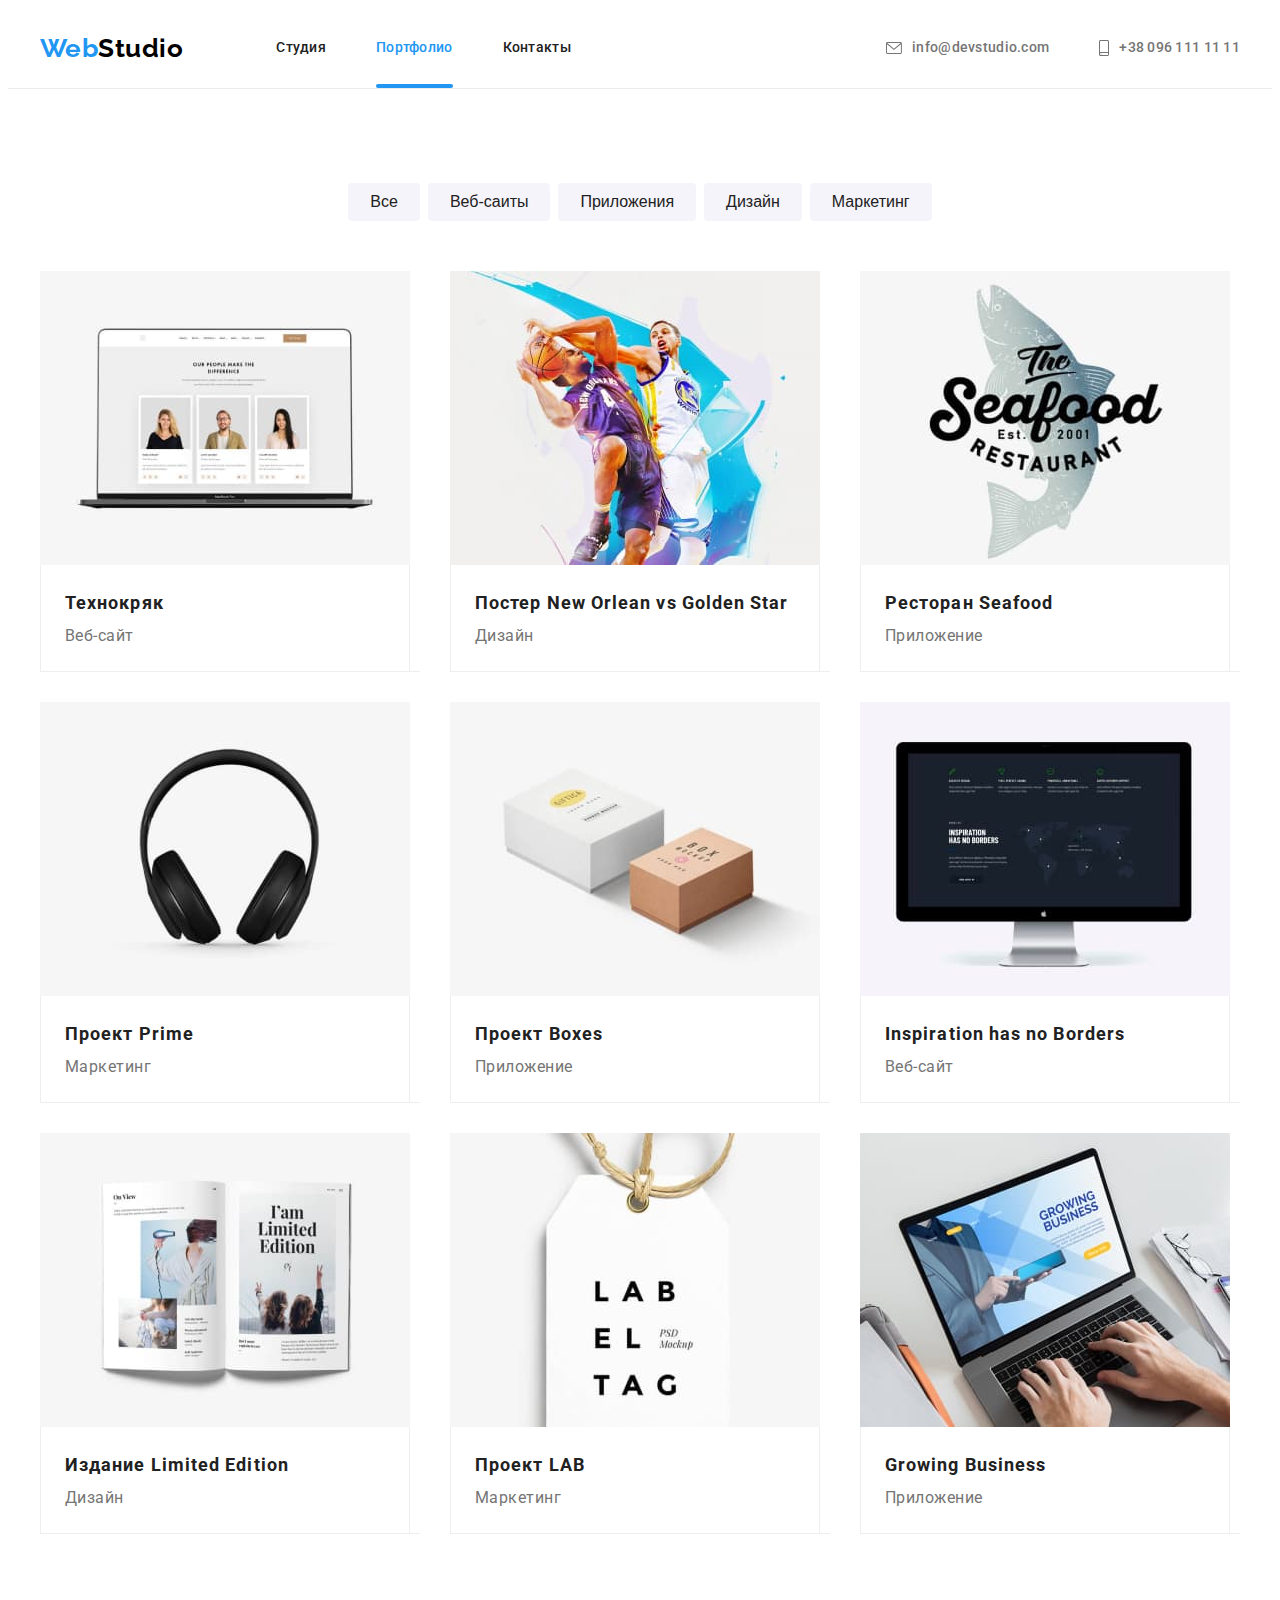
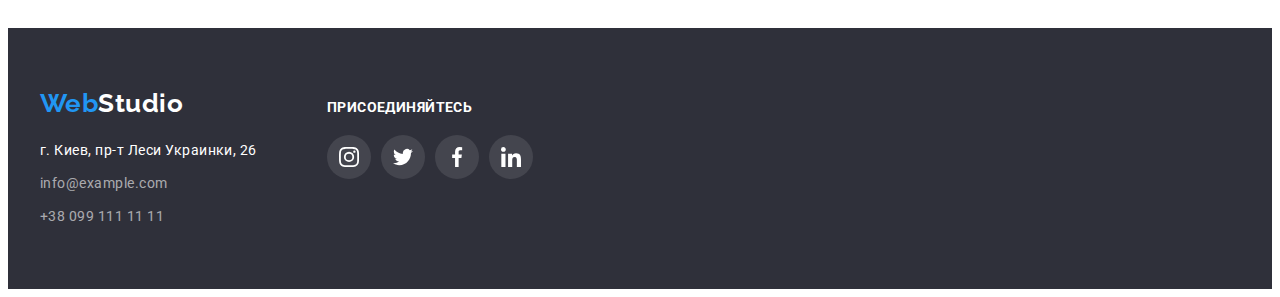
==== portfolio.html @ f8202a03 "Додає файли 5-го ДЗ" ====
<!DOCTYPE html>
<html lang="ru">

<head>
    <meta charset="UTF-8">
    <meta http-equiv="X-UA-Compatible" content="IE=edge">
    <meta name="viewport" content="width=device-width, initial-scale=1.0">
    <link rel="preconnect" href="https://fonts.googleapis.com">
    <link rel="preconnect" href="https://fonts.gstatic.com" crossorigin>
    <link
        href="https://fonts.googleapis.com/css2?family=Raleway:wght@700&family=Roboto:wght@400;500;700;900&display=swap"
        rel="stylesheet">
    <link rel="stylesheet" href="https://cdnjs.cloudflare.com/ajax/libs/modern-normalize/1.1.0/modern-normalize.min.css"
        integrity="sha512-wpPYUAdjBVSE4KJnH1VR1HeZfpl1ub8YT/NKx4PuQ5NmX2tKuGu6U/JRp5y+Y8XG2tV+wKQpNHVUX03MfMFn9Q=="
        crossorigin="anonymous" referrerpolicy="no-referrer" />
    <link rel="stylesheet" href="./css/styles.css">
    <title>WebStudio - Портфолио</title>
</head>

<body>

    <!-- Шапка сайту -->
    <header class="main-header">
        <div class="container nav-header">
            <nav class="main-nav">
                <a href="./" lang="en" class="logo decoration margin-logo"><span class="accent">Web</span>Studio</a>
                <ul class="site-nav list">
                    <li class="item"><a href="./index.html" class="link decoration">Студия</a></li>
                    <li class="item"><a href="./portfolio.html" class="link current decoration">Портфолио</a></li>
                    <li class="item"><a href="" class="link decoration">Контакты</a></li>
                </ul>
            </nav>
            <ul class="contact-nav list">
                <li class="item">
                    <a href="mailto:info@devstudio.com" class="link decoration">
                        <svg width="16" height="12" class="contact-icon">
                            <use href="./images/icons.svg#envelope"></use>
                        </svg>
                        info@devstudio.com
                    </a>
                </li>
                <li class="item">
                    <a href="tel:+380961111111" class="link decoration">
                        <svg width="10" height="16" class="contact-icon">
                            <use href="./images/icons.svg#smartphone"></use>
                        </svg>
                        +38 096 111 11 11
                    </a>
                </li>
            </ul>
        </div>
    </header>

    <!-- Портфоліо -->
    <main>
        <section class="section">
            <div class="container">
                <h1 style="display: none;">Приклади робіт</h1>

                <!-- Фільтр -->
                <ul class="list work-filter">
                    <li class="item"><button type="button" class="btn secondary">Все</button></li>
                    <li class="item"><button type="button" class="btn secondary">Веб-саиты</button></li>
                    <li class="item"><button type="button" class="btn secondary">Приложения</button></li>
                    <li class="item"><button type="button" class="btn secondary">Дизайн</button></li>
                    <li class="item"><button type="button" class="btn secondary">Маркетинг</button></li>
                </ul>

                <!-- Роботи -->
                <ul class="work list">
                    <li class="item">
                        <a href="" class="link decoration">
                            <div class="card-thumb">
                                <img src="./images/project-1.jpg" alt="Пример работы" width="370">
                                <div class="overlay">
                                    <p class="pre-text">
                                        Ресурс предлагает комплексные предложения с разным уровнем функционала и
                                        сервисов.
                                        Все это позволит посетителю
                                        получить
                                        исчерпывающие сведения <br>о компании или частном лице.
                                    </p>
                                </div>
                            </div>
                            <div class="card-content">
                                <h2 class="title">Технокряк</h2>
                                <p class="text">Веб-сайт</p>
                            </div>
                        </a>
                    </li>
                    <li class="item">
                        <a href="" class="link decoration">
                            <div class="card-thumb">
                                <img src="./images/project-2.jpg" alt="Пример работы" width="370">
                                <div class="overlay">
                                    <p class="pre-text">
                                        Ресурс предлагает комплексные предложения с разным уровнем функционала и
                                        сервисов.
                                        Все это позволит посетителю
                                        получить
                                        исчерпывающие сведения <br>о компании или частном лице.
                                    </p>
                                </div>
                            </div>
                            <div class="card-content">
                                <h2 class="title">Постер New Orlean vs Golden Star</h2>
                                <p class="text">Дизайн</p>
                            </div>
                        </a>
                    </li>
                    <li class="item">
                        <a href="" class="link decoration">
                            <div class="card-thumb">
                                <img src="./images/project-3.jpg" alt="Пример работы" width="370">
                                <div class="overlay">
                                    <p class="pre-text">
                                        Ресурс предлагает комплексные предложения с разным уровнем функционала и
                                        сервисов.
                                        Все это позволит посетителю
                                        получить
                                        исчерпывающие сведения <br>о компании или частном лице.
                                    </p>
                                </div>
                            </div>
                            <div class="card-content">
                                <h2 class="title">Ресторан Seafood</h2>
                                <p class="text">Приложение</p>
                            </div>
                        </a>
                    </li>
                    <li class="item">
                        <a href="" class="link decoration">
                            <div class="card-thumb">
                                <img src="./images/project-4.jpg" alt="Пример работы" width="370">
                                <div class="overlay">
                                    <p class="pre-text">
                                        Ресурс предлагает комплексные предложения с разным уровнем функционала и
                                        сервисов.
                                        Все это позволит посетителю
                                        получить
                                        исчерпывающие сведения <br>о компании или частном лице.
                                    </p>
                                </div>
                            </div>
                            <div class="card-content">
                                <h2 class="title">Проект Prime</h2>
                                <p class="text">Маркетинг</p>
                            </div>
                        </a>
                    </li>
                    <li class="item">
                        <a href="" class="link decoration">
                            <div class="card-thumb">
                                <img src="./images/project-5.jpg" alt="Пример работы" width="370">
                                <div class="overlay">
                                    <p class="pre-text">
                                        Ресурс предлагает комплексные предложения с разным уровнем функционала и
                                        сервисов.
                                        Все это позволит посетителю
                                        получить
                                        исчерпывающие сведения <br>о компании или частном лице.
                                    </p>
                                </div>
                            </div>
                            <div class="card-content">
                                <h2 class="title">Проект Boxes</h2>
                                <p class="text">Приложение</p>
                            </div>
                        </a>
                    </li>
                    <li class="item">
                        <a href="" class="link decoration">
                            <div class="card-thumb">
                                <img src="./images/project-6.jpg" alt="Пример работы" width="370">
                                <div class="overlay">
                                    <p class="pre-text">
                                        Ресурс предлагает комплексные предложения с разным уровнем функционала и
                                        сервисов.
                                        Все это позволит посетителю
                                        получить
                                        исчерпывающие сведения <br>о компании или частном лице.
                                    </p>
                                </div>
                            </div>
                            <div class="card-content">
                                <h2 class="title">Inspiration has no Borders</h2>
                                <p class="text">Веб-сайт</p>
                            </div>
                        </a>
                    </li>
                    <li class="item">
                        <a href="" class="link decoration">
                            <div class="card-thumb">
                                <img src="./images/project-7.jpg" alt="Пример работы" width="370">
                                <div class="overlay">
                                    <p class="pre-text">
                                        Ресурс предлагает комплексные предложения с разным уровнем функционала и
                                        сервисов.
                                        Все это позволит посетителю
                                        получить
                                        исчерпывающие сведения <br>о компании или частном лице.
                                    </p>
                                </div>
                            </div>
                            <div class="card-content">
                                <h2 class="title">Издание Limited Edition</h2>
                                <p class="text">Дизайн</p>
                            </div>
                        </a>
                    </li>
                    <li class="item">
                        <a href="" class="link decoration">
                            <div class="card-thumb">
                                <img src="./images/project-8.jpg" alt="Пример работы" width="370">
                                <div class="overlay">
                                    <p class="pre-text">
                                        Ресурс предлагает комплексные предложения с разным уровнем функционала и
                                        сервисов.
                                        Все это позволит посетителю
                                        получить
                                        исчерпывающие сведения <br>о компании или частном лице.
                                    </p>
                                </div>
                            </div>
                            <div class="card-content">
                                <h2 class="title">Проект LAB</h2>
                                <p class="text">Маркетинг</p>
                            </div>
                        </a>
                    </li>
                    <li class="item">
                        <a href="" class="link decoration">
                            <div class="card-thumb">
                                <img src="./images/project-9.jpg" alt="Пример работы" width="370">
                                <div class="overlay">
                                    <p class="pre-text">
                                        Ресурс предлагает комплексные предложения с разным уровнем функционала и
                                        сервисов.
                                        Все это позволит посетителю
                                        получить
                                        исчерпывающие сведения <br>о компании или частном лице.
                                    </p>
                                </div>
                            </div>
                            <div class="card-content">
                                <h2 class="title">Growing Business</h2>
                                <p class="text">Приложение</p>
                            </div>
                        </a>
                    </li>
                </ul>
            </div>
        </section>
    </main>

    <!-- Підвал -->
    <footer>
        <div class="container primari-footer">

            <!-- Адрес -->
            <div class="container-address">
                <a href="./" lang="en" class="logo white decoration"><span class="accent">Web</span>Studio</a>
                <address class="address">
                    <ul class="address-items list">
                        <li class="item"><a href="https://goo.gl/maps/qfHzh91Hibz9nCDFA" target="_blank"
                                rel="noopener noreferrer" class=" link decoration physical">г. Киев, пр-т Леси Украинки,
                                26</a></li>
                        <li class="item"><a href="mailto:info@example.com" class="link decoration">info@example.com</a>
                        </li>
                        <li class="item"><a href="tel:+380991111111" class="link decoration">+38 099 111 11 11</a></li>
                    </ul>
                </address>
            </div>

            <!-- Приєднуйтесь -->
            <section class="social">
                <h3 class="social-title">присоединяйтесь</h3>
                <ul class="icon-social list">
                    <li class="item">
                        <a href="https://www.instagram.com" target="_blank" rel="noopener noreferrer"
                            class="social-link">
                            <svg width="20" height="20" class="icon">
                                <use href="./images/icons.svg#instagram"></use>
                            </svg>
                        </a>
                    </li>
                    <li class="item">
                        <a href="https://twitter.com" target="_blank" rel="noopener noreferrer" class="social-link">
                            <svg width="20" height="20" class="icon">
                                <use href="./images/icons.svg#twitter"></use>
                            </svg>
                        </a>
                    </li>
                    <li class="item">
                        <a href="https://facebook.com" target="_blank" rel="noopener noreferrer" class="social-link">
                            <svg width="20" height="20" class="icon">
                                <use href="./images/icons.svg#facebook"></use>
                            </svg>
                        </a>
                    </li>
                    <li class="item">
                        <a href="https://www.linkedin.com" target="_blank" rel="noopener noreferrer"
                            class="social-link">
                            <svg width="20" height="20" class="icon">
                                <use href="./images/icons.svg#linkedin"></use>
                            </svg>
                        </a>
                    </li>
                </ul>
            </section>
        </div>

    </footer>

</body>

</html>
---- css/styles.css ----
:root {
  --primary-bg-color: #ffffff;
  --primary-text-color: #212121;
  --title-text-color: #757575;
  --accent-color: #2196f3;
  --footer-bg-color: #2f303a;
  --text-logo-color: #000000;
  --primary-btn-color: #f5f4fa;
  --primary-icon-color: #afb1b8;
  --card-shadow: 0px 1px 3px rgba(0, 0, 0, 0.12), 0px 1px 1px rgba(0, 0, 0, 0.14),
    0px 2px 1px rgba(0, 0, 0, 0.2);

  --work-shadow: 0px 1px 1px rgba(0, 0, 0, 0.12), 0px 4px 4px rgba(0, 0, 0, 0.06),
    1px 4px 6px rgba(0, 0, 0, 0.16);
  --card-set-gap: 30px;
  --section-padding: 94px;
  --border-work: 1px solid #eeeeee;
  --border-radius: 4px;
}

body {
  color: var(--primary-text-color);
  background-color: var(--primary-bg-color);

  font-family: Roboto, sans-serif;
  letter-spacing: 0.03em;
}

img {
  display: block;
  max-width: 100%;
  height: auto;
}

.container {
  margin-left: auto;
  margin-right: auto;
  width: 1200px;
  padding-left: 15px;
  padding-right: 15px;
}

.list {
  padding: 0;
  margin: 0;
  list-style: none;
}

.decoration {
  text-decoration: none;
}

.main-header {
  border-bottom: 1px solid #ececec;
}

.nav-header {
  display: flex;
  justify-content: space-between;
  align-items: center;
}

.main-nav {
  display: flex;
  align-items: center;
}

/* Логотип */

.logo {
  display: inline-block;

  color: var(--text-logo-color);
  font-family: Raleway, sans-serif;
  font-weight: 700;
  font-size: 26px;
  line-height: 1.19;
}

.logo > .accent {
  color: var(--accent-color);
}

.margin-logo {
  margin-right: 93px;
}

/* Навігація сайту */

.site-nav {
  display: flex;
}
.site-nav > .item {
  position: relative;
}

.site-nav > .item:not(:last-child) {
  margin-right: 50px;
}

.contact-nav .link,
.site-nav .link {
  padding-top: 32px;
  padding-bottom: 32px;
  font-weight: 500;
  font-size: 14px;
  line-height: 1.14;
  letter-spacing: 0.02em;
}

.site-nav .link {
  display: inline-block;
  color: var(--primary-text-color);

  transition: color 250ms cubic-bezier(0.4, 0, 0.2, 1);
}

.contact-nav .link {
  display: inline-flex;
  align-items: center;

  color: var(--title-text-color);

  transition: color 250ms cubic-bezier(0.4, 0, 0.2, 1);
}

.site-nav .link:hover,
.site-nav .link:focus,
.contact-nav .link:hover,
.contact-nav .link:focus {
  color: var(--accent-color);
}

.site-nav .link.current {
  color: var(--accent-color);
}

.site-nav .link.current::after {
  content: '';
  position: absolute;
  left: 0;
  bottom: 0;

  width: 100%;
  height: 4px;
  background-color: var(--accent-color);
  border-radius: 2px;
}

.contact-nav {
  display: flex;
}

.contact-nav > .item:not(:last-child) {
  margin-right: 50px;
}

.contact-icon {
  margin-right: 10px;
  fill: currentColor;
}

/* Герой */

.hero {
  display: flex;
  max-width: 1600px;
  height: 600px;
  margin-left: auto;
  margin-right: auto;
  align-items: center;

  background-color: #c4c4c4;
  background-image: linear-gradient(to right, rgba(47, 48, 58, 0.4), rgba(47, 48, 58, 0.4)),
    url(../images/hero.jpg);

  color: var(--primary-bg-color);
  text-align: center;
}

.hero-title {
  width: 700px;
  margin-top: 0;
  margin-bottom: var(--card-set-gap);
  margin-left: auto;
  margin-right: auto;

  font-weight: 900;
  font-size: 44px;
  line-height: 1.36;
  letter-spacing: 0.06em;
  text-transform: uppercase;
}

/* Секції */

.section {
  padding-top: var(--section-padding);
  padding-bottom: var(--section-padding);
}

.section.no-padding {
  padding-top: var(--section-padding);
  padding-bottom: 0;
}

.section.bg-color {
  background-color: var(--primary-btn-color);
}

.section-items.no-margin {
  margin-top: 0;
  margin-bottom: 0;
}

.section-items {
  display: flex;
  flex-wrap: wrap;
  margin-top: calc(-1 * var(--card-set-gap));
  margin-left: calc(-1 * var(--card-set-gap));
}

.section-items > .item {
  flex-basis: calc(100% / 3 - var(--card-set-gap));
  margin-top: var(--card-set-gap);
  margin-left: var(--card-set-gap);
}

.section-items > .item.block {
  flex-basis: calc(100% / 4 - var(--card-set-gap));
}

.section-items.no-margin > .item.block {
  margin-top: 0;
}

.icon-thumb {
  display: flex;
  height: 120px;
  margin-bottom: var(--card-set-gap);
  justify-content: center;
  align-items: center;

  background-color: var(--primary-btn-color);
  border-radius: 4px;
}

.section-title {
  margin-top: 0;
  margin-bottom: 50px;

  font-weight: 700;
  font-size: 36px;
  line-height: 1.17;
  text-align: center;
}

.section-items .title {
  margin-top: 0;
  margin-bottom: 10px;

  font-weight: 700;
  font-size: 14px;
  line-height: 1.14;
  text-transform: uppercase;
}

.section-items .text {
  margin-top: 0;
  margin-bottom: 0;

  color: var(--title-text-color);
  font-size: 14px;
  line-height: 1.71;
}

/* Команда */

.section-items.shadow .item.block {
  box-shadow: var(--card-shadow);
  border-bottom-left-radius: var(--border-radius);
  border-bottom-right-radius: var(--border-radius);
}

.card-content {
  padding-top: var(--card-set-gap);
  padding-bottom: var(--card-set-gap);
  background-color: var(--primary-bg-color);
}

.section-items .card-content {
  text-align: center;
  border-bottom-left-radius: var(--border-radius);
  border-bottom-right-radius: var(--border-radius);
}

.section-items .name {
  margin-top: 0;
  margin-bottom: 10px;

  font-weight: 500;
  font-size: 16px;
  line-height: 1.19;
}

.section-items .text.desc {
  margin-bottom: 16px;
  font-size: 16px;
  line-height: 1.19;
}

/* Соціальні мережі */

.icon-social {
  display: flex;
  margin-left: auto;
  margin-right: auto;
  justify-content: center;
}

.icon-social > .item:not(:last-child) {
  margin-right: 10px;
}

.social-link {
  display: flex;
  width: 44px;
  height: 44px;
  justify-content: center;
  align-items: center;

  border-radius: 50%;
}

.card-content .social-link {
  color: var(--primary-icon-color);

  transition: background-color 250ms cubic-bezier(0.4, 0, 0.2, 1),
    color 250ms cubic-bezier(0.4, 0, 0.2, 1);
}

.card-content .social-link:hover,
.card-content .social-link:focus {
  background-color: var(--accent-color);
  color: var(--primary-bg-color);
}

.social-link .icon {
  fill: currentColor;
}

/* Клієнти */

.client {
  text-align: center;
}

.client-title {
  margin-top: 0;
  margin-bottom: 50px;
  padding: 0;

  font-weight: 700;
  font-size: 36px;
  line-height: 42px;
}

.client-item > .link {
  display: flex;
  padding: 16px 32px;

  color: var(--primary-icon-color);
  outline: 1px solid var(--primary-icon-color);
  border-radius: 4px;

  transition: color 250ms cubic-bezier(0.4, 0, 0.2, 1), outline 250ms cubic-bezier(0.4, 0, 0.2, 1);
}

.client-item > .link:hover,
.client-item > .link:focus {
  color: var(--accent-color);
  outline: 1px solid var(--accent-color);
}

.client-items {
  display: flex;
  flex-wrap: wrap;
  margin-top: calc(-1 * var(--card-set-gap));
  margin-left: calc(-1 * var(--card-set-gap));
}

.client-items > .client-item {
  flex-basis: calc(100% / 6 - var(--card-set-gap));
  margin-top: var(--card-set-gap);
  margin-left: var(--card-set-gap);
}

.client-item .icon {
  fill: currentColor;
}

/* Підвал */

footer {
  display: flex;
  padding-top: 60px;
  padding-bottom: 60px;
  background-color: var(--footer-bg-color);
}

.primari-footer {
  display: flex;
  align-items: baseline;
}

.container-address {
  margin-right: 70px;
}

.logo.white {
  margin-bottom: 20px;
}

.logo.white,
.address-items .link.physical {
  color: var(--primary-bg-color);
}

.address {
  font-style: inherit;
}
.address-items > .item:not(:last-child) {
  margin-bottom: 9px;
}

.address-items .link {
  display: inline-block;

  color: rgba(255, 255, 255, 0.6);
  font-size: 14px;
  line-height: 1.71;

  transition: color 250ms cubic-bezier(0.4, 0, 0.2, 1);
}

.address-items .link:hover,
.address-items .link:focus {
  color: var(--accent-color);
}

/* Приєднайтесь */

.social-title {
  margin-top: 0;
  margin-bottom: 20px;
  font-weight: 700;
  font-size: 14px;
  line-height: 16px;
  letter-spacing: 0.03em;
  text-transform: uppercase;

  color: var(--primary-bg-color);
}

.social .social-link {
  background: rgba(255, 255, 255, 0.1);
  color: var(--primary-bg-color);

  transition: background-color 250ms cubic-bezier(0.4, 0, 0.2, 1);
}

.social .social-link:hover,
.social .social-link:focus {
  background-color: var(--accent-color);
}

/* Кнопка */
.btn {
  cursor: pointer;
  border: none;
  border-radius: 4px;
}

.btn.primari {
  padding: 10px 32px;

  font-family: inherit;
  font-weight: 700;
  font-size: 16px;
  line-height: 1.88;
  letter-spacing: 0.06em;

  color: var(--primary-bg-color);
  background-color: var(--accent-color);
  box-shadow: 0px 4px 4px rgba(0, 0, 0, 0.15);

  transition: background-color 250ms cubic-bezier(0.4, 0, 0.2, 1);
}

.btn.primari:hover,
.btn.primari:focus {
  background-color: #188ce8;
}

/* Фільтер */

.section .work-filter {
  display: flex;
  justify-content: center;
  margin-bottom: 50px;
  margin-left: auto;
  margin-right: auto;
}

.work-filter > .item:not(:last-child) {
  margin-right: 8px;
}

.work-filter .btn.secondary {
  padding: 6px 22px;
  font-weight: 500;
  font-size: 16px;
  line-height: 1.62;

  background-color: var(--primary-btn-color);
  color: var(--primary-text-color);

  transition: background-color 250ms cubic-bezier(0.4, 0, 0.2, 1),
    color 250ms cubic-bezier(0.4, 0, 0.2, 1), box-shadow 250ms cubic-bezier(0.4, 0, 0.2, 1);
}

.work-filter .btn.secondary:hover,
.work-filter .btn.secondary:focus {
  background-color: var(--accent-color);
  color: var(--primary-bg-color);
  box-shadow: 0px 3px 1px rgba(0, 0, 0, 0.1), 0px 1px 2px rgba(0, 0, 0, 0.08),
    0px 2px 2px rgba(0, 0, 0, 0.12);
}

/* Роботи */

.work {
  display: flex;
  flex-wrap: wrap;

  margin-top: calc(-1 * var(--card-set-gap));
  margin-left: calc(-1 * var(--card-set-gap));
}

.work .card-thumb {
  position: relative;
  overflow: hidden;
}

.overlay {
  position: absolute;
  top: 0;
  left: 0;
  width: 100%;
  height: 100%;

  padding: 63px 24px;
  background-color: rgba(33, 150, 243, 0.9);

  transform: translateY(101%);
  transition: transform 250ms cubic-bezier(0.4, 0, 0.2, 1);
}

.work .link:hover .overlay,
.work .link:focus .overlay {
  transform: translateY(0);
}

.card-thumb .pre-text {
  margin: 0;
  font-size: 18px;
  line-height: 1.56;

  color: var(--primary-bg-color);
}

.work .card-content {
  padding: 20px 24px;
  border-left: var(--border-work);
  border-right: var(--border-work);
}

.work > .item {
  flex-basis: calc(100% / 3 - var(--card-set-gap));
  margin-top: var(--card-set-gap);
  margin-left: var(--card-set-gap);

  border-bottom: var(--border-work);
}

.work .link.decoration {
  display: inline-block;

  transition: box-shadow 250ms cubic-bezier(0.4, 0, 0.2, 1);
}

.work .link.decoration:hover,
.work .link.decoration:focus {
  box-shadow: var(--work-shadow);
}

.link .title {
  margin-top: 0;
  margin-bottom: 0;
  font-weight: 700;
  font-size: 18px;
  line-height: 2;
  letter-spacing: 0.06em;

  color: var(--primary-text-color);
}

.link .text {
  margin-top: 0;
  margin-bottom: 0;
  font-size: 16px;
  line-height: 1.88;

  color: var(--title-text-color);
}

/* Модальне вікно */

.backdrop {
  position: fixed;
  top: 0;
  left: 0;
  width: 100%;
  height: 100%;

  background-color: rgba(0, 0, 0, 0.2);
  opacity: 1;

  transition: opacity 250ms cubic-bezier(0.4, 0, 0.2, 1);
}

.backdrop.is-hidden {
  opacity: 0;
  pointer-events: none;
}

.backdrop.is-hidden .modal {
  transform: translate(-50%, -50%) scale(0.4, 0.1);
  opacity: 0;
}

.modal {
  position: absolute;
  top: 50%;
  left: 50%;
  min-width: 528px;
  min-height: 581px;

  background-color: var(--primary-bg-color);
  box-shadow: var(--card-shadow);
  border-radius: var(--border-radius);

  transform: translate(-50%, -50%) scale(1, 1);
  opacity: 1;
  transition: transform 250ms cubic-bezier(0.4, 0, 0.2, 1),
    opacity 250ms cubic-bezier(0.4, 0, 0.2, 1);
}

.btn-closed {
  position: absolute;
  display: inline-flex;
  top: 8px;
  right: 8px;

  width: 30px;
  height: 30px;
  padding: 6px;

  cursor: pointer;
  background-color: var(--primary-bg-color);
  border: 1px solid rgba(0, 0, 0, 0.1);
  border-radius: 50%;
}
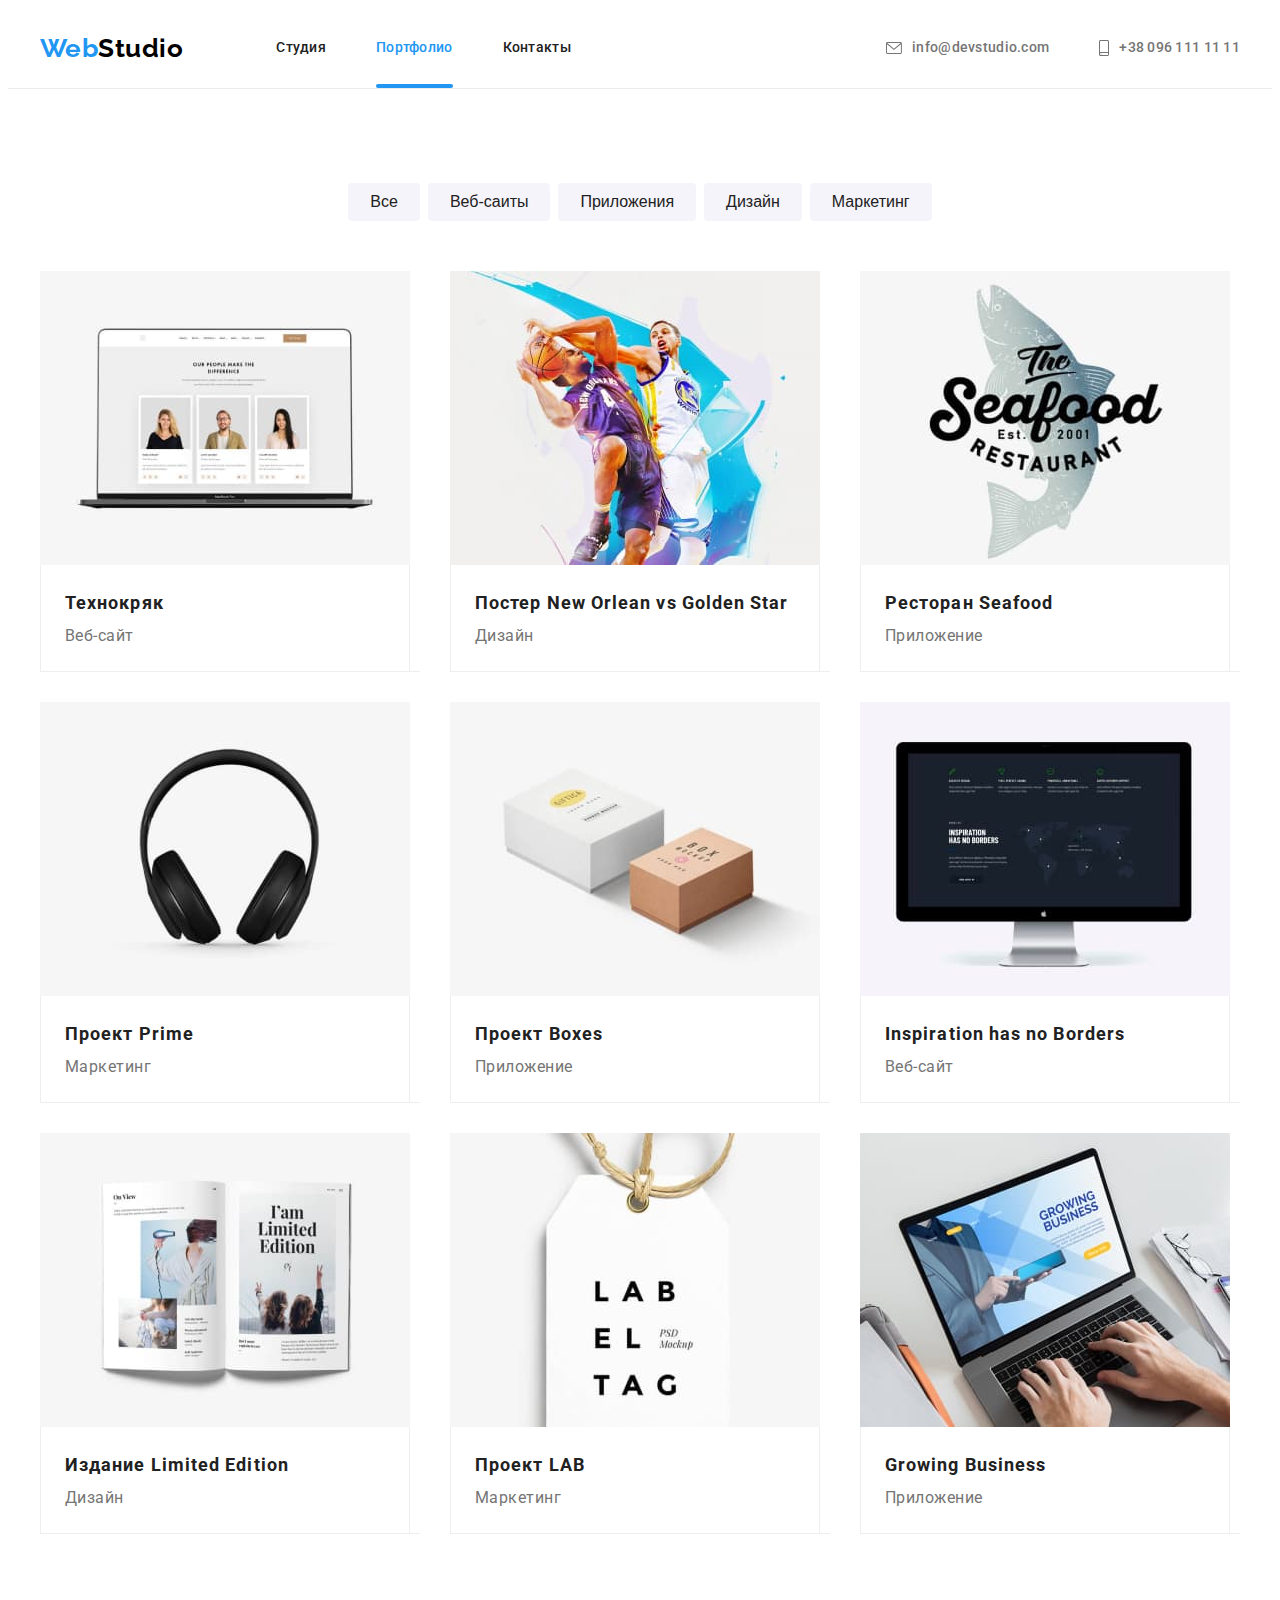
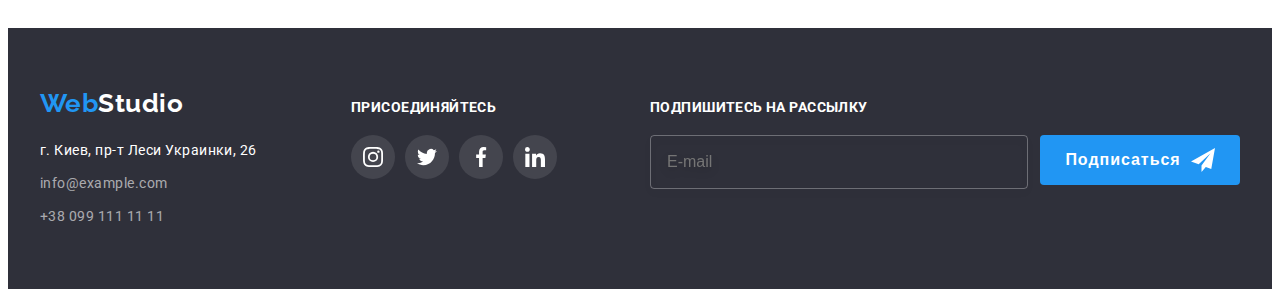
==== commit f0958d0b: "Додає форми" ====
--- a/portfolio.html
+++ b/portfolio.html
@@ -263,51 +263,73 @@
                 <address class="address">
                     <ul class="address-items list">
                         <li class="item"><a href="https://goo.gl/maps/qfHzh91Hibz9nCDFA" target="_blank"
-                                rel="noopener noreferrer" class=" link decoration physical">г. Киев, пр-т Леси Украинки,
+                                rel="noopener noreferrer" class=" link decoration physical">г. Киев, пр-т Леси
+                                Украинки,
                                 26</a></li>
                         <li class="item"><a href="mailto:info@example.com" class="link decoration">info@example.com</a>
                         </li>
-                        <li class="item"><a href="tel:+380991111111" class="link decoration">+38 099 111 11 11</a></li>
+                        <li class="item"><a href="tel:+380991111111" class="link decoration">+38 099 111 11 11</a>
+                        </li>
                     </ul>
                 </address>
             </div>
 
-            <!-- Приєднуйтесь -->
-            <section class="social">
-                <h3 class="social-title">присоединяйтесь</h3>
-                <ul class="icon-social list">
-                    <li class="item">
-                        <a href="https://www.instagram.com" target="_blank" rel="noopener noreferrer"
-                            class="social-link">
-                            <svg width="20" height="20" class="icon">
-                                <use href="./images/icons.svg#instagram"></use>
+            <div class="footer-wrapper">
+
+                <!-- Приєднуйтесь -->
+                <section class="social">
+                    <h3 class="social-title">присоединяйтесь</h3>
+                    <ul class="icon-social list">
+                        <li class="item">
+                            <a href="https://www.instagram.com" target="_blank" rel="noopener noreferrer"
+                                class="social-link">
+                                <svg width="20" height="20" class="icon">
+                                    <use href="./images/icons.svg#instagram"></use>
+                                </svg>
+                            </a>
+                        </li>
+                        <li class="item">
+                            <a href="https://twitter.com" target="_blank" rel="noopener noreferrer" class="social-link">
+                                <svg width="20" height="20" class="icon">
+                                    <use href="./images/icons.svg#twitter"></use>
+                                </svg>
+                            </a>
+                        </li>
+                        <li class="item">
+                            <a href="https://facebook.com" target="_blank" rel="noopener noreferrer"
+                                class="social-link">
+                                <svg width="20" height="20" class="icon">
+                                    <use href="./images/icons.svg#facebook"></use>
+                                </svg>
+                            </a>
+                        </li>
+                        <li class="item">
+                            <a href="https://www.linkedin.com" target="_blank" rel="noopener noreferrer"
+                                class="social-link">
+                                <svg width="20" height="20" class="icon">
+                                    <use href="./images/icons.svg#linkedin"></use>
+                                </svg>
+                            </a>
+                        </li>
+                    </ul>
+                </section>
+
+                <!-- Форма підписки -->
+                <section class="subscription">
+                    <h3 class="subscription-title">Подпишитесь на рассылку</h3>
+                    <form class="subscription-form">
+                        <label class="subscription-label">
+                            <input type="email" name="mail" placeholder="E-mail" class="subscription-input">
+                        </label>
+                        <button type="submit" class="btn form-btn">Подписаться
+                            <svg width="24px" height="24px" class="subscription-icon">
+                                <use href="./images/icons.svg#send"></use>
                             </svg>
-                        </a>
-                    </li>
-                    <li class="item">
-                        <a href="https://twitter.com" target="_blank" rel="noopener noreferrer" class="social-link">
-                            <svg width="20" height="20" class="icon">
-                                <use href="./images/icons.svg#twitter"></use>
-                            </svg>
-                        </a>
-                    </li>
-                    <li class="item">
-                        <a href="https://facebook.com" target="_blank" rel="noopener noreferrer" class="social-link">
-                            <svg width="20" height="20" class="icon">
-                                <use href="./images/icons.svg#facebook"></use>
-                            </svg>
-                        </a>
-                    </li>
-                    <li class="item">
-                        <a href="https://www.linkedin.com" target="_blank" rel="noopener noreferrer"
-                            class="social-link">
-                            <svg width="20" height="20" class="icon">
-                                <use href="./images/icons.svg#linkedin"></use>
-                            </svg>
-                        </a>
-                    </li>
-                </ul>
-            </section>
+                        </button>
+                    </form>
+                </section>
+            </div>
+
         </div>
 
     </footer>
--- a/css/styles.css
+++ b/css/styles.css
@@ -3,6 +3,7 @@
   --primary-text-color: #212121;
   --title-text-color: #757575;
   --accent-color: #2196f3;
+  --btn-prymary-accent-color: #188ce8;
   --footer-bg-color: #2f303a;
   --text-logo-color: #000000;
   --primary-btn-color: #f5f4fa;
@@ -16,6 +17,7 @@
   --section-padding: 94px;
   --border-work: 1px solid #eeeeee;
   --border-radius: 4px;
+  --transition-animation: 250ms cubic-bezier(0.4, 0, 0.2, 1);
 }
 
 body {
@@ -112,7 +114,7 @@
   display: inline-block;
   color: var(--primary-text-color);
 
-  transition: color 250ms cubic-bezier(0.4, 0, 0.2, 1);
+  transition: color var(--transition-animation);
 }
 
 .contact-nav .link {
@@ -121,7 +123,7 @@
 
   color: var(--title-text-color);
 
-  transition: color 250ms cubic-bezier(0.4, 0, 0.2, 1);
+  transition: color var(--transition-animation);
 }
 
 .site-nav .link:hover,
@@ -335,8 +337,7 @@
 .card-content .social-link {
   color: var(--primary-icon-color);
 
-  transition: background-color 250ms cubic-bezier(0.4, 0, 0.2, 1),
-    color 250ms cubic-bezier(0.4, 0, 0.2, 1);
+  transition: background-color var(--transition-animation), color var(--transition-animation);
 }
 
 .card-content .social-link:hover,
@@ -373,7 +374,7 @@
   outline: 1px solid var(--primary-icon-color);
   border-radius: 4px;
 
-  transition: color 250ms cubic-bezier(0.4, 0, 0.2, 1), outline 250ms cubic-bezier(0.4, 0, 0.2, 1);
+  transition: color var(--transition-animation), outline var(--transition-animation);
 }
 
 .client-item > .link:hover,
@@ -402,7 +403,6 @@
 /* Підвал */
 
 footer {
-  display: flex;
   padding-top: 60px;
   padding-bottom: 60px;
   background-color: var(--footer-bg-color);
@@ -411,10 +411,7 @@
 .primari-footer {
   display: flex;
   align-items: baseline;
-}
-
-.container-address {
-  margin-right: 70px;
+  justify-content: space-between;
 }
 
 .logo.white {
@@ -440,7 +437,7 @@
   font-size: 14px;
   line-height: 1.71;
 
-  transition: color 250ms cubic-bezier(0.4, 0, 0.2, 1);
+  transition: color var(--transition-animation);
 }
 
 .address-items .link:hover,
@@ -448,8 +445,13 @@
   color: var(--accent-color);
 }
 
+.footer-wrapper {
+  display: flex;
+}
+
 /* Приєднайтесь */
 
+.subscription-title,
 .social-title {
   margin-top: 0;
   margin-bottom: 20px;
@@ -466,12 +468,50 @@
   background: rgba(255, 255, 255, 0.1);
   color: var(--primary-bg-color);
 
-  transition: background-color 250ms cubic-bezier(0.4, 0, 0.2, 1);
+  transition: background-color var(--transition-animation);
 }
 
 .social .social-link:hover,
 .social .social-link:focus {
   background-color: var(--accent-color);
+}
+
+/* Форма підписки */
+.subscription-form {
+  display: inline-flex;
+}
+
+.subscription {
+  margin-left: 93px;
+  margin-right: 0px;
+}
+
+.subscription-input {
+  width: 358px;
+  height: 50px;
+  margin-right: 12px;
+
+  padding-left: 16px;
+
+  font-size: 16px;
+  line-height: 1.25;
+  color: rgba(255, 255, 255, 0.6);
+  background-color: transparent;
+
+  border: 1px solid rgba(255, 255, 255, 0.3);
+  filter: drop-shadow(0px 4px 4px rgba(0, 0, 0, 0.15));
+  border-radius: 4px;
+}
+
+.subscription-form > .form-btn {
+  display: flex;
+  justify-content: center;
+  align-items: center;
+}
+
+.subscription-icon {
+  margin-left: 10px;
+  fill: currentColor;
 }
 
 /* Кнопка */
@@ -494,12 +534,12 @@
   background-color: var(--accent-color);
   box-shadow: 0px 4px 4px rgba(0, 0, 0, 0.15);
 
-  transition: background-color 250ms cubic-bezier(0.4, 0, 0.2, 1);
+  transition: background-color var(--transition-animation);
 }
 
 .btn.primari:hover,
 .btn.primari:focus {
-  background-color: #188ce8;
+  background-color: var(--btn-prymary-accent-color);
 }
 
 /* Фільтер */
@@ -525,8 +565,8 @@
   background-color: var(--primary-btn-color);
   color: var(--primary-text-color);
 
-  transition: background-color 250ms cubic-bezier(0.4, 0, 0.2, 1),
-    color 250ms cubic-bezier(0.4, 0, 0.2, 1), box-shadow 250ms cubic-bezier(0.4, 0, 0.2, 1);
+  transition: background-color var(--transition-animation), color var(--transition-animation),
+    box-shadow var(--transition-animation);
 }
 
 .work-filter .btn.secondary:hover,
@@ -563,7 +603,7 @@
   background-color: rgba(33, 150, 243, 0.9);
 
   transform: translateY(101%);
-  transition: transform 250ms cubic-bezier(0.4, 0, 0.2, 1);
+  transition: transform var(--transition-animation);
 }
 
 .work .link:hover .overlay,
@@ -596,7 +636,7 @@
 .work .link.decoration {
   display: inline-block;
 
-  transition: box-shadow 250ms cubic-bezier(0.4, 0, 0.2, 1);
+  transition: box-shadow var(--transition-animation);
 }
 
 .work .link.decoration:hover,
@@ -636,7 +676,7 @@
   background-color: rgba(0, 0, 0, 0.2);
   opacity: 1;
 
-  transition: opacity 250ms cubic-bezier(0.4, 0, 0.2, 1);
+  transition: opacity var(--transition-animation);
 }
 
 .backdrop.is-hidden {
@@ -653,8 +693,10 @@
   position: absolute;
   top: 50%;
   left: 50%;
-  min-width: 528px;
+  width: 528px;
   min-height: 581px;
+
+  padding: 40px;
 
   background-color: var(--primary-bg-color);
   box-shadow: var(--card-shadow);
@@ -662,8 +704,7 @@
 
   transform: translate(-50%, -50%) scale(1, 1);
   opacity: 1;
-  transition: transform 250ms cubic-bezier(0.4, 0, 0.2, 1),
-    opacity 250ms cubic-bezier(0.4, 0, 0.2, 1);
+  transition: transform var(--transition-animation), opacity var(--transition-animation);
 }
 
 .btn-closed {
@@ -681,3 +722,169 @@
   border: 1px solid rgba(0, 0, 0, 0.1);
   border-radius: 50%;
 }
+
+.closed-icon {
+  transition: fill var(--transition-animation);
+}
+
+.closed-icon:hover,
+.closed-icon:focus {
+  fill: var(--accent-color);
+}
+
+/* Форма */
+
+.form-comment,
+.form-input {
+  border: 1px solid rgba(33, 33, 33, 0.2);
+  border-radius: 4px;
+
+  transition: border var(--transition-animation);
+}
+
+.form-field {
+  margin-top: 0;
+  margin-bottom: 10px;
+}
+
+.form-title {
+  margin-top: 0;
+  margin-bottom: 12px;
+
+  font-weight: 700;
+  font-size: 20px;
+  line-height: 1.15;
+  text-align: center;
+
+  color: var(--primary-text-color);
+}
+
+.form-label {
+  display: block;
+  position: relative;
+}
+
+.form-text {
+  display: inline-block;
+  margin-top: 0;
+  margin-bottom: 4px;
+
+  font-size: 12px;
+  line-height: 1.17;
+  letter-spacing: 0.01em;
+
+  color: var(--title-text-color);
+}
+
+.form-input {
+  display: block;
+  padding-left: 42px;
+  width: 100%;
+  height: 40px;
+}
+
+.form-input:focus,
+.form-comment:focus {
+  outline: none;
+  border: 1px solid var(--accent-color);
+}
+
+.form-icon {
+  position: absolute;
+  left: 12px;
+  bottom: 11px;
+
+  transition: fill var(--transition-animation);
+}
+
+.form-input:focus + .form-icon {
+  fill: var(--accent-color);
+}
+
+.form-field.margin {
+  margin-bottom: 20px;
+}
+
+.form-comment {
+  resize: none;
+  width: 100%;
+
+  padding: 12px 16px;
+
+  color: rgba(117, 117, 117, 0.5);
+}
+
+.form-field-check {
+  margin-top: 0;
+  margin-bottom: 30px;
+}
+
+.form-input-check {
+  -webkit-appearance: none;
+  -moz-appearance: none;
+  appearance: none;
+  text-align: center;
+}
+
+.form-label-check {
+  position: relative;
+  padding-left: 28px;
+}
+
+.check-box {
+  position: absolute;
+  top: 50%;
+  width: 16px;
+  height: 15px;
+
+  margin-left: -23px;
+
+  background-color: var(--primary-bg-color);
+  background-image: url("data:image/svg+xml,%3Csvg width='16' height='15' viewBox='0 0 16 15' fill='none' xmlns='http://www.w3.org/2000/svg'%3E%3Cpath d='M14.2222 1.66667V13.3333H1.77778V1.66667H14.2222ZM14.2222 0H1.77778C0.8 0 0 0.75 0 1.66667V13.3333C0 14.25 0.8 15 1.77778 15H14.2222C15.2 15 16 14.25 16 13.3333V1.66667C16 0.75 15.2 0 14.2222 0Z' fill='%23212121'/%3E%3C/svg%3E%0A");
+
+  transform: translateY(-50%);
+
+  transition: background-image var(--transition-animation);
+}
+
+.form-input-check:checked + .check-box,
+.form-input-check:checked:focus + .check-box {
+  background-image: url("data:image/svg+xml,%3Csvg xmlns='http://www.w3.org/2000/svg' width='16' height='15' viewBox='0 0 16 15' fill='none'%3E%3Crect width='16' height='15' rx='2' fill='%232196F3'/%3E%3Cpath d='M3.95703 7.75166L3.88825 7.68604L3.81923 7.75141L2.93123 8.59258L2.85486 8.66492L2.93097 8.73753L6.42671 12.0724L6.49574 12.1382L6.56476 12.0724L14.069 4.91352L14.1449 4.84116L14.069 4.76881L13.1873 3.92764L13.1183 3.86183L13.0493 3.92761L6.49577 10.1735L3.95703 7.75166Z' fill='white' stroke='white' stroke-width='0.2'/%3E%3C/svg%3E");
+}
+
+.form-input-check:focus + .check-box {
+  background-image: url("data:image/svg+xml,%3Csvg xmlns='http://www.w3.org/2000/svg' width='16' height='15' viewBox='0 0 16 15' fill='none'%3E%3Cpath d='M14.2222 1.66667V13.3333H1.77778V1.66667H14.2222ZM14.2222 0H1.77778C0.8 0 0 0.75 0 1.66667V13.3333C0 14.25 0.8 15 1.77778 15H14.2222C15.2 15 16 14.25 16 13.3333V1.66667C16 0.75 15.2 0 14.2222 0Z' fill='%232196F3'/%3E%3C/svg%3E");
+}
+
+.form-text-check {
+  font-size: 14px;
+  line-height: 1.71;
+  color: var(--title-text-color);
+}
+
+.form-link-check {
+  color: var(--accent-color);
+}
+
+.wrapper-btn {
+  text-align: center;
+}
+
+.form-btn {
+  width: 200px;
+  height: 50px;
+
+  font-weight: 700;
+  font-size: 16px;
+  line-height: 1.88;
+  letter-spacing: 0.06em;
+  color: var(--primary-bg-color);
+  background-color: var(--accent-color);
+
+  transition: background-image var(--transition-animation);
+}
+
+.form-btn:hover,
+.form-btn:focus {
+  background-color: var(--btn-prymary-accent-color);
+}
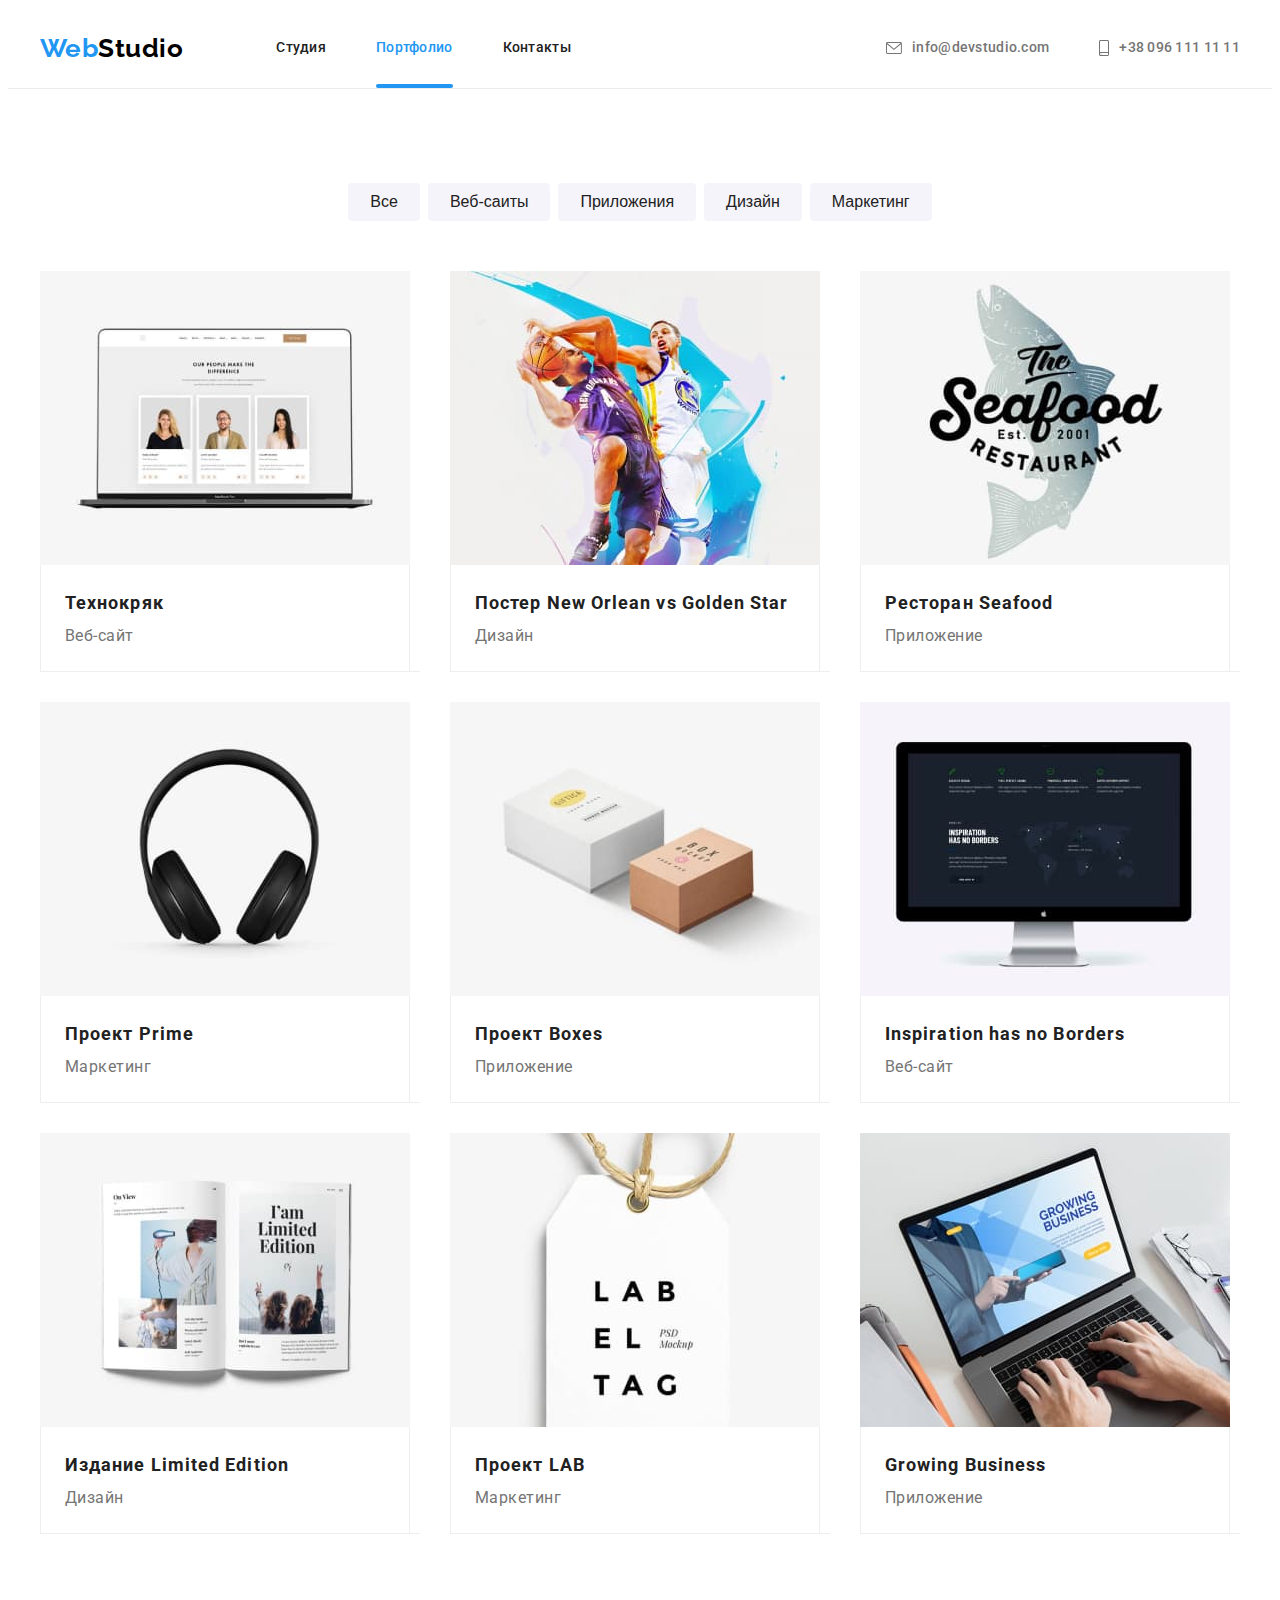
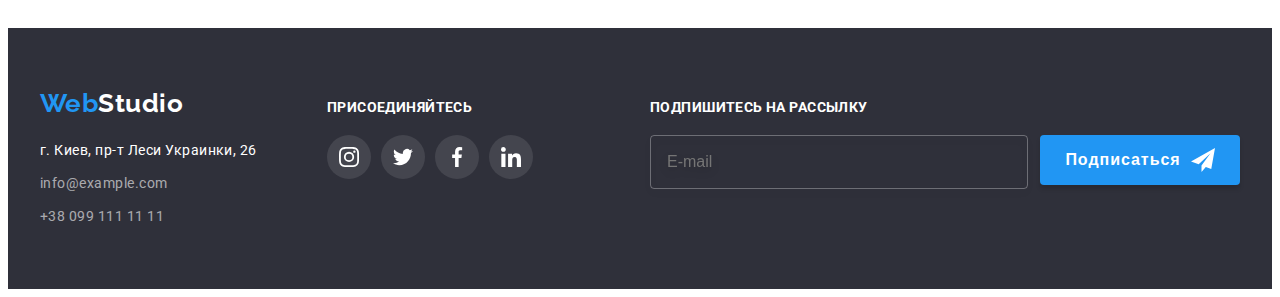
==== commit 5e32a589: "Виправляє зауваження ментора тавидаляє зайві обгортки" ====
--- a/portfolio.html
+++ b/portfolio.html
@@ -274,62 +274,57 @@
                 </address>
             </div>
 
-            <div class="footer-wrapper">
-
-                <!-- Приєднуйтесь -->
-                <section class="social">
-                    <h3 class="social-title">присоединяйтесь</h3>
-                    <ul class="icon-social list">
-                        <li class="item">
-                            <a href="https://www.instagram.com" target="_blank" rel="noopener noreferrer"
-                                class="social-link">
-                                <svg width="20" height="20" class="icon">
-                                    <use href="./images/icons.svg#instagram"></use>
-                                </svg>
-                            </a>
-                        </li>
-                        <li class="item">
-                            <a href="https://twitter.com" target="_blank" rel="noopener noreferrer" class="social-link">
-                                <svg width="20" height="20" class="icon">
-                                    <use href="./images/icons.svg#twitter"></use>
-                                </svg>
-                            </a>
-                        </li>
-                        <li class="item">
-                            <a href="https://facebook.com" target="_blank" rel="noopener noreferrer"
-                                class="social-link">
-                                <svg width="20" height="20" class="icon">
-                                    <use href="./images/icons.svg#facebook"></use>
-                                </svg>
-                            </a>
-                        </li>
-                        <li class="item">
-                            <a href="https://www.linkedin.com" target="_blank" rel="noopener noreferrer"
-                                class="social-link">
-                                <svg width="20" height="20" class="icon">
-                                    <use href="./images/icons.svg#linkedin"></use>
-                                </svg>
-                            </a>
-                        </li>
-                    </ul>
-                </section>
-
-                <!-- Форма підписки -->
-                <section class="subscription">
-                    <h3 class="subscription-title">Подпишитесь на рассылку</h3>
-                    <form class="subscription-form">
-                        <label class="subscription-label">
-                            <input type="email" name="mail" placeholder="E-mail" class="subscription-input">
-                        </label>
-                        <button type="submit" class="btn form-btn">Подписаться
-                            <svg width="24px" height="24px" class="subscription-icon">
-                                <use href="./images/icons.svg#send"></use>
+            <!-- Приєднуйтесь -->
+            <section class="social">
+                <h3 class="social-title">присоединяйтесь</h3>
+                <ul class="icon-social list">
+                    <li class="item">
+                        <a href="https://www.instagram.com" target="_blank" rel="noopener noreferrer"
+                            class="social-link">
+                            <svg width="20" height="20" class="icon">
+                                <use href="./images/icons.svg#instagram"></use>
                             </svg>
-                        </button>
-                    </form>
-                </section>
-            </div>
-
+                        </a>
+                    </li>
+                    <li class="item">
+                        <a href="https://twitter.com" target="_blank" rel="noopener noreferrer" class="social-link">
+                            <svg width="20" height="20" class="icon">
+                                <use href="./images/icons.svg#twitter"></use>
+                            </svg>
+                        </a>
+                    </li>
+                    <li class="item">
+                        <a href="https://facebook.com" target="_blank" rel="noopener noreferrer" class="social-link">
+                            <svg width="20" height="20" class="icon">
+                                <use href="./images/icons.svg#facebook"></use>
+                            </svg>
+                        </a>
+                    </li>
+                    <li class="item">
+                        <a href="https://www.linkedin.com" target="_blank" rel="noopener noreferrer"
+                            class="social-link">
+                            <svg width="20" height="20" class="icon">
+                                <use href="./images/icons.svg#linkedin"></use>
+                            </svg>
+                        </a>
+                    </li>
+                </ul>
+            </section>
+
+            <!-- Форма підписки -->
+            <section class="subscription">
+                <h3 class="subscription-title">Подпишитесь на рассылку</h3>
+                <form class="subscription-form">
+                    <label class="subscription-label">
+                        <input type="email" name="mail" placeholder="E-mail" class="subscription-input">
+                    </label>
+                    <button type="submit" class="btn form-btn">Подписаться
+                        <svg width="24px" height="24px" class="subscription-icon">
+                            <use href="./images/icons.svg#send"></use>
+                        </svg>
+                    </button>
+                </form>
+            </section>
         </div>
 
     </footer>
--- a/css/styles.css
+++ b/css/styles.css
@@ -411,7 +411,10 @@
 .primari-footer {
   display: flex;
   align-items: baseline;
-  justify-content: space-between;
+}
+
+.container-address {
+  margin-right: 70px;
 }
 
 .logo.white {
@@ -443,10 +446,6 @@
 .address-items .link:hover,
 .address-items .link:focus {
   color: var(--accent-color);
-}
-
-.footer-wrapper {
-  display: flex;
 }
 
 /* Приєднайтесь */
@@ -482,8 +481,7 @@
 }
 
 .subscription {
-  margin-left: 93px;
-  margin-right: 0px;
+  margin-left: auto;
 }
 
 .subscription-input {
@@ -505,6 +503,7 @@
 
 .subscription-form > .form-btn {
   display: flex;
+  margin: 0;
   justify-content: center;
   align-items: center;
 }
@@ -694,7 +693,7 @@
   top: 50%;
   left: 50%;
   width: 528px;
-  min-height: 581px;
+  height: 581px;
 
   padding: 40px;
 
@@ -765,7 +764,7 @@
 }
 
 .form-text {
-  display: inline-block;
+  display: block;
   margin-top: 0;
   margin-bottom: 4px;
 
@@ -806,6 +805,7 @@
 }
 
 .form-comment {
+  display: block;
   resize: none;
   width: 100%;
 
@@ -866,11 +866,9 @@
   color: var(--accent-color);
 }
 
-.wrapper-btn {
-  text-align: center;
-}
-
 .form-btn {
+  display: block;
+  margin: 0 auto;
   width: 200px;
   height: 50px;
 
@@ -880,8 +878,9 @@
   letter-spacing: 0.06em;
   color: var(--primary-bg-color);
   background-color: var(--accent-color);
-
-  transition: background-image var(--transition-animation);
+  box-shadow: 0px 4px 4px rgba(0, 0, 0, 0.15);
+
+  transition: background-color var(--transition-animation);
 }
 
 .form-btn:hover,
